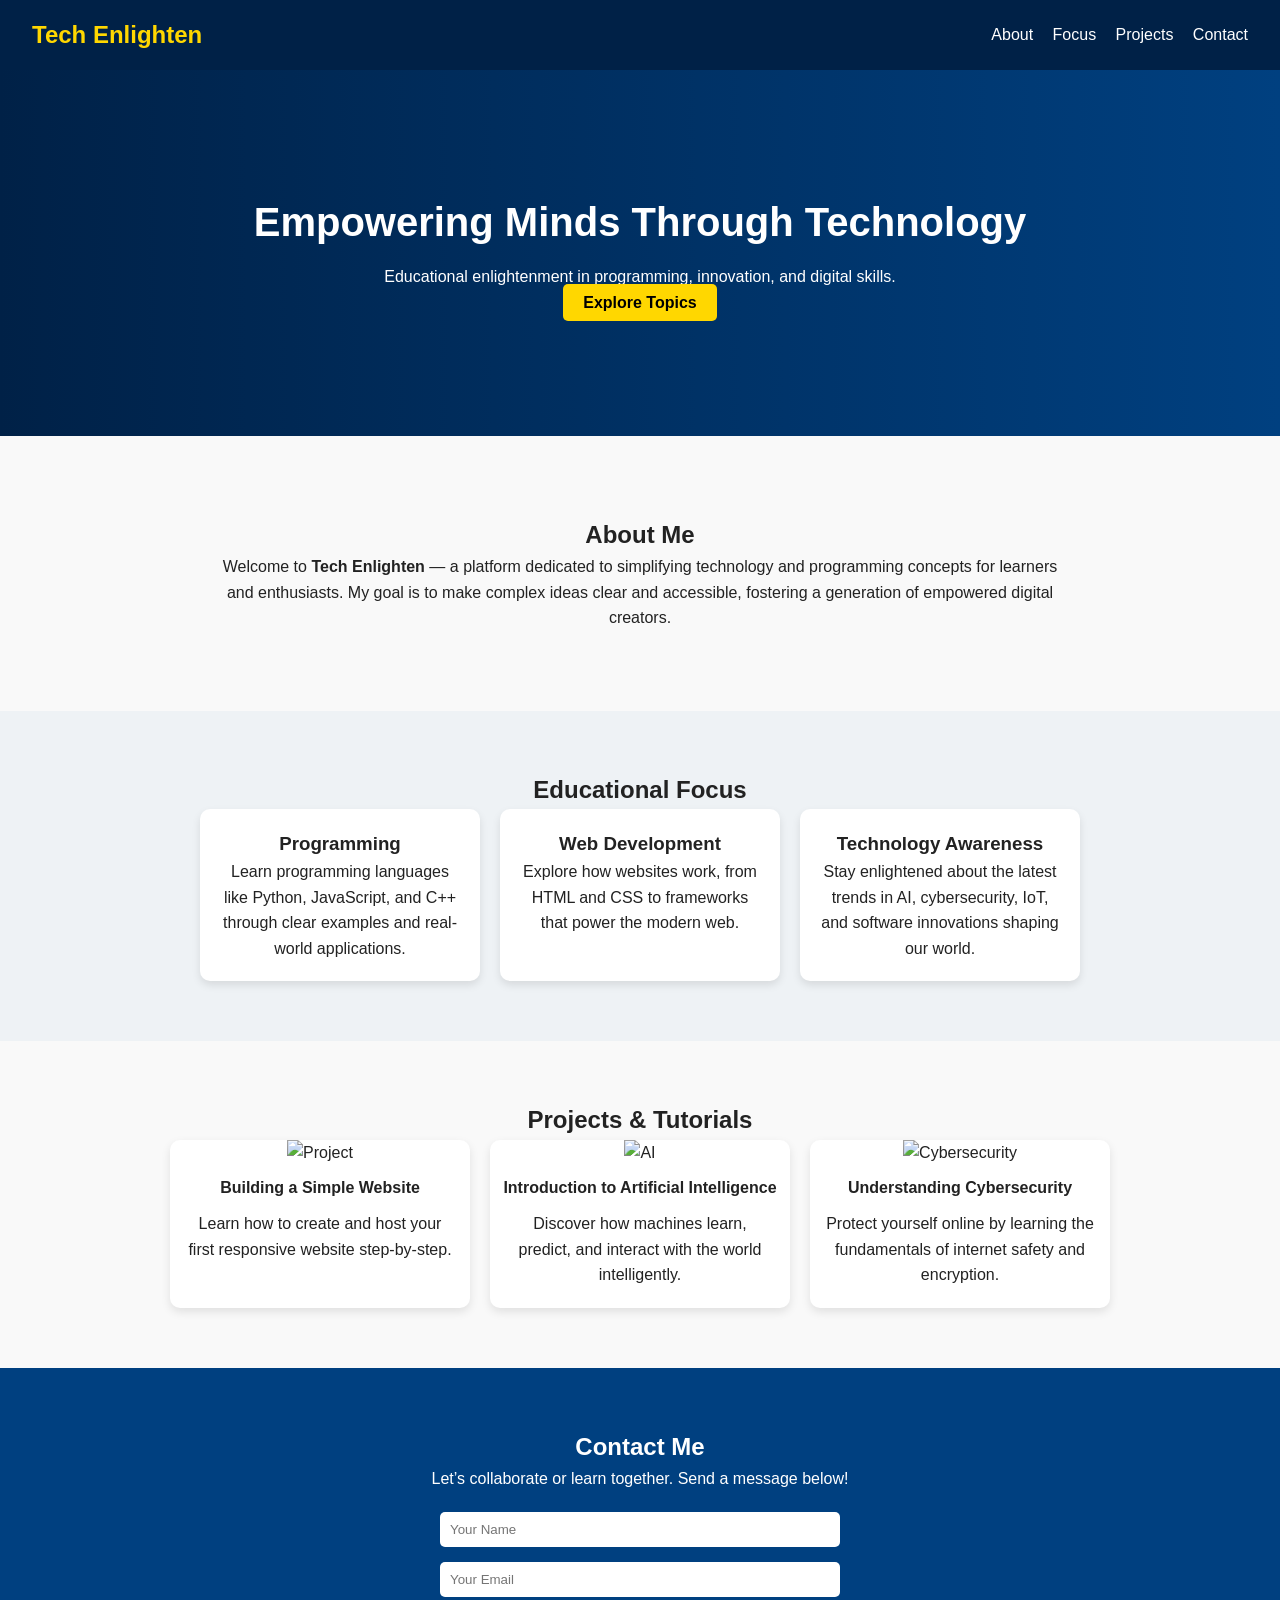
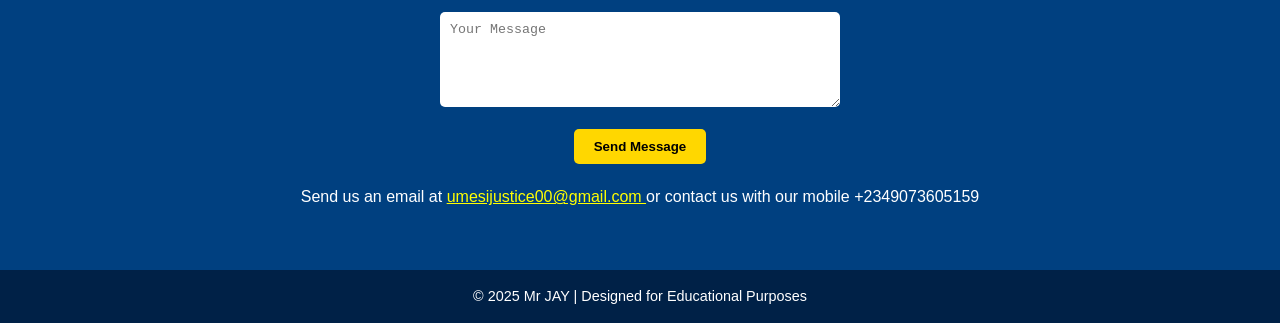
==== index.html @ 7e3be4f9 "Add files via upload this is a great tech design website for advertising" ====
<!DOCTYPE html>
<html lang="en">
<head>
<meta charset="UTF-8">
<meta name="viewport" content="width=device-width, initial-scale=1.0">
<title>Tech - Educational Portfolio</title>
<link rel="stylesheet" href="style.css">
</head>
<body>
<!-- Header -->
<header class="header">
<div class="logo">Tech Enlighten</div>
<nav class="navbar">
<a href="#about">About</a>
<a href="#focus">Focus</a>
<a href="#projects">Projects</a>
<a href="#contact">Contact</a>
</nav>
</header>
<!-- Hero Section -->
<section class="hero">
<h1>Empowering Minds Through Technology</h1>
<p>Educational enlightenment in programming, innovation, and digital skills.</p>
<a href="#focus" class="btn">Explore Topics</a>
</section>
<!-- About -->
<section id="about" class="about">
<h2>About Me</h2>
<p>
Welcome to <b>Tech Enlighten</b> — a platform dedicated to simplifying technology and programming
concepts
for learners and enthusiasts. My goal is to make complex ideas clear and accessible, fostering a generation
of empowered digital creators.
</p>
</section>
<!-- Focus -->
<section id="focus" class="focus">
<h2>Educational Focus</h2>
<div class="focus-container">
<div class="card">
<h3> Programming</h3>
<p>Learn programming languages like Python, JavaScript, and C++ through clear examples and real-world
applications.</p>
</div>
<div class="card">
<h3> Web Development</h3>
<p>Explore how websites work, from HTML and CSS to frameworks that power the modern web.</p>
</div>
<div class="card">
<h3> Technology Awareness</h3>
<p>Stay enlightened about the latest trends in AI, cybersecurity, IoT, and software innovations shaping our
world.</p>
</div>
</div>
</section>
<!-- Projects -->
<section id="projects" class="projects">
<h2>Projects & Tutorials</h2>
<div class="project-list">
<div class="project">
<img src="https://source.unsplash.com/600x400/?coding,technology" alt="Project">
<h4>Building a Simple Website</h4>
<p>Learn how to create and host your first responsive website step-by-step.</p>
</div>
<div class="project">
<img src="https://source.unsplash.com/600x400/?artificial-intelligence,computer" alt="AI">
<h4>Introduction to Artificial Intelligence</h4>
<p>Discover how machines learn, predict, and interact with the world intelligently.</p>
</div>
<div class="project">
<img src="https://source.unsplash.com/600x400/?cybersecurity" alt="Cybersecurity">
<h4>Understanding Cybersecurity</h4>
<p>Protect yourself online by learning the fundamentals of internet safety and encryption.</p>
</div>
</div>
</section>
<!-- Contact -->
<section id="contact" class="contact">
<h2>Contact Me</h2>
<p>Let’s collaborate or learn together. Send a message below!</p>
<form action="mailto: umesijustice00@gmail.com" method="post">
<input type="text" placeholder="Your Name" required>
<input type="email" placeholder="Your Email" required>
<textarea rows="5" placeholder="Your Message"></textarea>
<button type="submit">Send Message</button>
</form>
Send us an email at <a href="www.gmail.com">umesijustice00@gmail.com </a>or contact us with our mobile
+2349073605159
</section>
<!-- Footer -->
<footer class="footer">
<p>&copy; 2025 Mr JAY | Designed for Educational Purposes</p>
</footer>
</body>
</html>
---- style.css ----
* {
margin: 0;
padding: 0;
box-sizing: border-box;
}
body {
font-family: "Poppins", sans-serif;
background: #f9f9f9;
color: #222;
line-height: 1.6;
}
/* Header */
.header {
display: flex;
justify-content: space-between;
align-items: center;
background: #002147;
color: white;
padding: 1rem 2rem;
position: sticky;
top: 0;
z-index: 1000;
}
.header .logo {
font-size: 1.5em;
font-weight: bold;
color: gold;
}
.navbar a {
color: white;
text-decoration: none;
margin-left: 15px;
transition: 0.3s;
}
.navbar a:hover {
color: gold;
}
/* Hero */
.hero {
text-align: center;
background: linear-gradient(to right, #002147, #004080);
color: white;
padding: 120px 20px;
}
.hero h1 {
font-size: 2.5em;
margin-bottom: 10px;
}
.hero .btn {
background: gold;
color: black;
padding: 10px 20px;
border-radius: 5px;
text-decoration: none;
font-weight: bold;
transition: 0.3s;
}
.hero .btn:hover {
background: white;
color: #002147;
}
/* About */
.about {
max-width: 900px;
margin: 60px auto;
padding: 20px;
text-align: center;
}
/* Focus */
.focus {
background: #eef2f5;
padding: 60px 20px;
text-align: center;
}
.focus-container {
display: flex;
justify-content: center;
gap: 20px;
flex-wrap: wrap;
}
.focus .card {
background: white;
width: 280px;
padding: 20px;
border-radius: 10px;
box-shadow: 0 4px 8px rgba(0,0,0,0.1);
}
/* Projects */
.projects {
padding: 60px 20px;
text-align: center;
}
.project-list {
display: flex;
gap: 20px;
justify-content: center;
flex-wrap: wrap;
}
.project {
width: 300px;
background: white;
border-radius: 10px;
box-shadow: 0 4px 10px rgba(0,0,0,0.1);
overflow: hidden;
}
.project img {
width: 100%;
height: 180px;
object-fit: cover;
}
.project h4 {
margin: 10px 0;
}
.project p {
padding: 0 15px 20px;
}
/* Contact */
.contact {
background: #004080;
color: white;
text-align: center;
padding: 60px 20px;
}
.contact form {
max-width: 400px;
margin: 20px auto;
}
.contact input,
.contact textarea {
width: 100%;
padding: 10px;
margin-bottom: 15px;
border-radius: 5px;
border: none;
}
.contact button {
background: gold;
border: none;
padding: 10px 20px;
border-radius: 5px;
font-weight: bold;
cursor: pointer;
}
.contact button:hover {
background: white;
color: #004080;
}
.contact a{
color: yellow;
}
/* Footer */
.footer {
background: #002147;
color: white;
text-align: center;
padding: 15px;
font-size: 0.9em;
}
/* Responsive */
@media (max-width: 768px) {
.navbar {
display: flex;
flex-direction: column;
}
.focus-container, .project-list {
flex-direction: column;
align-items: center;
}
.hero h1 {
font-size: 1.8em;
}
}
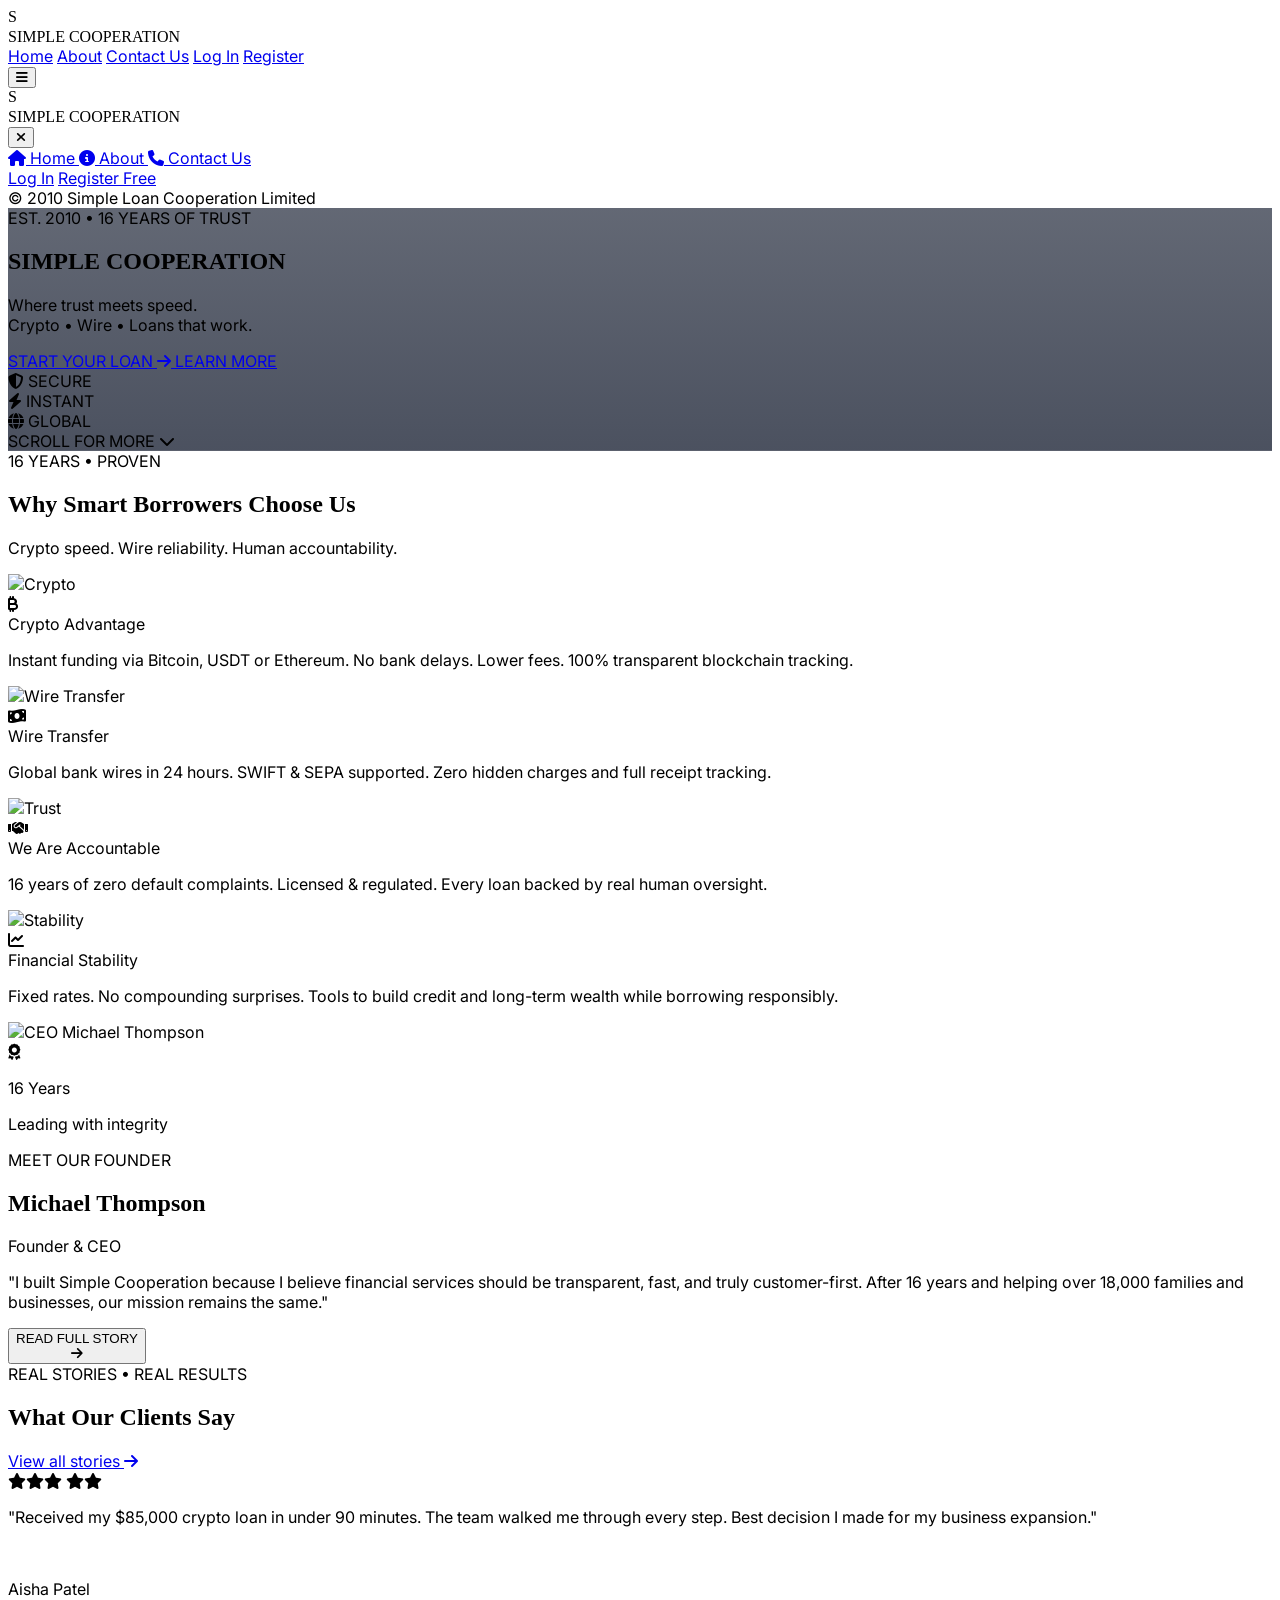
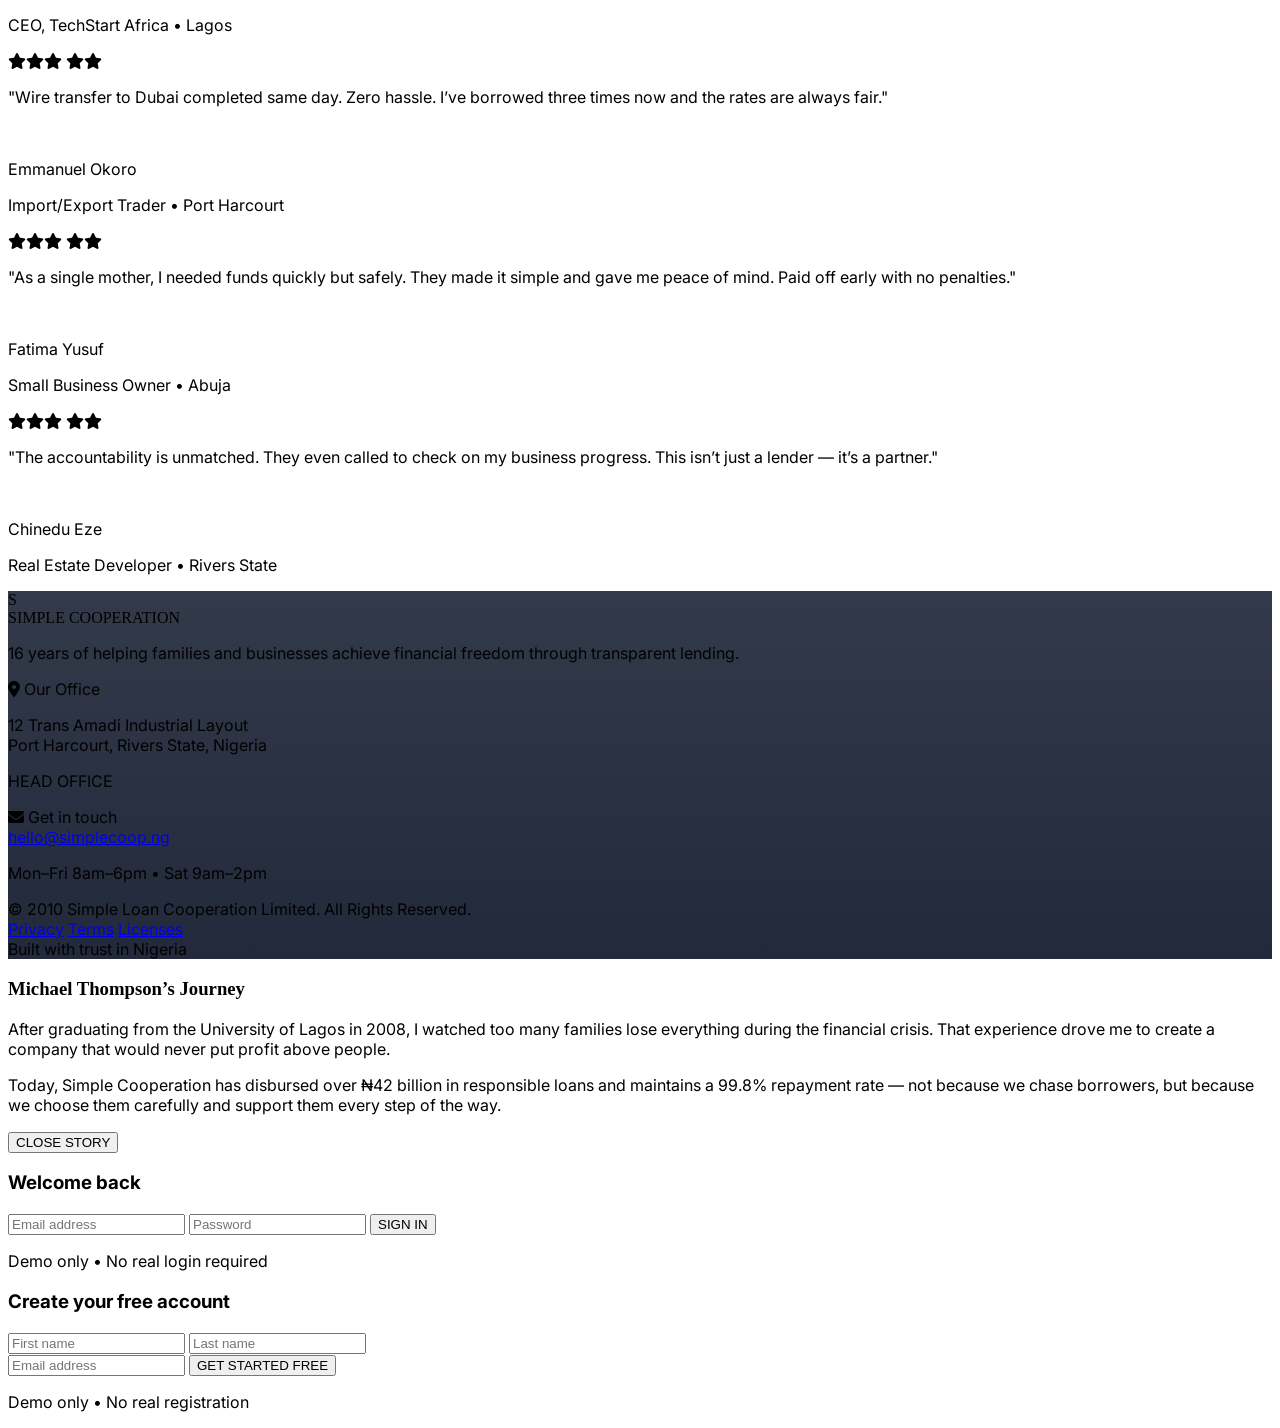
==== commit 42ea4f61: "simple files" ====
--- a/index.html
+++ b/index.html
@@ -1,95 +1,654 @@
-<!DOCTYPE html>
-<html lang="en">
-<head>
-<meta charset="UTF-8">
-<meta name="viewport" content="width=device-width, initial-scale=1.0">
-<title>Tech - Educational Portfolio</title>
-<link rel="stylesheet" href="style.css">
-</head>
-<body>
-<!-- Header -->
-<header class="header">
-<div class="logo">Tech Enlighten</div>
-<nav class="navbar">
-<a href="#about">About</a>
-<a href="#focus">Focus</a>
-<a href="#projects">Projects</a>
-<a href="#contact">Contact</a>
-</nav>
-</header>
-<!-- Hero Section -->
-<section class="hero">
-<h1>Empowering Minds Through Technology</h1>
-<p>Educational enlightenment in programming, innovation, and digital skills.</p>
-<a href="#focus" class="btn">Explore Topics</a>
-</section>
-<!-- About -->
-<section id="about" class="about">
-<h2>About Me</h2>
-<p>
-Welcome to <b>Tech Enlighten</b> — a platform dedicated to simplifying technology and programming
-concepts
-for learners and enthusiasts. My goal is to make complex ideas clear and accessible, fostering a generation
-of empowered digital creators.
-</p>
-</section>
-<!-- Focus -->
-<section id="focus" class="focus">
-<h2>Educational Focus</h2>
-<div class="focus-container">
-<div class="card">
-<h3> Programming</h3>
-<p>Learn programming languages like Python, JavaScript, and C++ through clear examples and real-world
-applications.</p>
-</div>
-<div class="card">
-<h3> Web Development</h3>
-<p>Explore how websites work, from HTML and CSS to frameworks that power the modern web.</p>
-</div>
-<div class="card">
-<h3> Technology Awareness</h3>
-<p>Stay enlightened about the latest trends in AI, cybersecurity, IoT, and software innovations shaping our
-world.</p>
-</div>
-</div>
-</section>
-<!-- Projects -->
-<section id="projects" class="projects">
-<h2>Projects & Tutorials</h2>
-<div class="project-list">
-<div class="project">
-<img src="https://source.unsplash.com/600x400/?coding,technology" alt="Project">
-<h4>Building a Simple Website</h4>
-<p>Learn how to create and host your first responsive website step-by-step.</p>
-</div>
-<div class="project">
-<img src="https://source.unsplash.com/600x400/?artificial-intelligence,computer" alt="AI">
-<h4>Introduction to Artificial Intelligence</h4>
-<p>Discover how machines learn, predict, and interact with the world intelligently.</p>
-</div>
-<div class="project">
-<img src="https://source.unsplash.com/600x400/?cybersecurity" alt="Cybersecurity">
-<h4>Understanding Cybersecurity</h4>
-<p>Protect yourself online by learning the fundamentals of internet safety and encryption.</p>
-</div>
-</div>
-</section>
-<!-- Contact -->
-<section id="contact" class="contact">
-<h2>Contact Me</h2>
-<p>Let’s collaborate or learn together. Send a message below!</p>
-<form action="mailto: umesijustice00@gmail.com" method="post">
-<input type="text" placeholder="Your Name" required>
-<input type="email" placeholder="Your Email" required>
-<textarea rows="5" placeholder="Your Message"></textarea>
-<button type="submit">Send Message</button>
-</form>
-Send us an email at <a href="www.gmail.com">umesijustice00@gmail.com </a>or contact us with our mobile
-+2349073605159
-</section>
-<!-- Footer -->
-<footer class="footer">
-<p>&copy; 2025 Mr JAY | Designed for Educational Purposes</p>
-</footer>
-</body>
+<!DOCTYPE html>
+<html lang="en">
+<head>
+    <meta charset="UTF-8">
+    <meta name="viewport" content="width=device-width, initial-scale=1.0">
+    <title>SIMPLE COOPERATION | Trusted Loans Since 2010</title>
+    <script src="https://cdn.tailwindcss.com"></script>
+    <link rel="stylesheet" href="https://cdnjs.cloudflare.com/ajax/libs/font-awesome/6.5.1/css/all.min.css">
+    <style>
+        @import url('https://fonts.googleapis.com/css2?family=Inter:wght@400;500;600&amp;family=Playfair+Display:wght@700&amp;display=swap');
+        
+        :root {
+            --primary: #0f172a;
+        }
+        
+        .tail-container {
+            font-family: 'Inter', system_ui, sans-serif;
+        }
+        
+        .logo-font {
+            font-family: 'Playfair Display', serif;
+        }
+
+        .hero-bg {
+            background-image: linear-gradient(rgba(15, 23, 42, 0.65), rgba(15, 23, 42, 0.75)), 
+                              url('https://images.unsplash.com/photo-1521791136064-7986a0c78f3d');
+            background-size: cover;
+            background-position: center;
+        }
+
+        .slide-menu {
+            transition: transform 0.4s cubic-bezier(0.32, 0.72, 0, 1);
+        }
+
+        .feature-card {
+            transition: all 0.3s cubic-bezier(0.4, 0, 0.2, 1);
+        }
+        
+        .feature-card:hover {
+            transform: translateY(-12px);
+            box-shadow: 0 25px 50px -12px rgb(0 0 0 / 0.15);
+        }
+
+        .testimonial-card {
+            transition: all 0.3s ease;
+        }
+
+        .footer-bg {
+            background-image: linear-gradient(rgba(15, 23, 42, 0.85), rgba(15, 23, 42, 0.92)), 
+                              url('https://images.unsplash.com/photo-1521791136064-7986a0c78f3d');
+            background-size: cover;
+            background-position: center;
+        }
+
+        .nav-link {
+            position: relative;
+        }
+        
+        .nav-link:after {
+            content: '';
+            position: absolute;
+            width: 0;
+            height: 2px;
+            bottom: -2px;
+            left: 0;
+            background-color: #22c55e;
+            transition: width 0.3s ease;
+        }
+        
+        .nav-link:hover:after {
+            width: 100%;
+        }
+    </style>
+</head>
+<body class="tail-container text-slate-800 bg-slate-50 overflow-x-hidden">
+    <!-- HEADER -->
+    <header class="bg-white border-b border-slate-200 fixed w-full z-50">
+        <div class="max-w-7xl mx-auto px-6 py-5 flex items-center justify-between">
+            <!-- LOGO -->
+            <div class="flex items-center gap-x-3">
+                <div class="w-10 h-10 bg-emerald-600 rounded-2xl flex items-center justify-center text-white text-3xl font-bold logo-font shadow-inner">S</div>
+                <div>
+                    <span class="logo-font text-3xl font-bold tracking-tighter text-slate-900">SIMPLE</span>
+                    <span class="logo-font text-3xl font-bold tracking-tighter text-emerald-600">COOPERATION</span>
+                </div>
+            </div>
+
+            <!-- DESKTOP NAV -->
+            <nav class="hidden md:flex items-center gap-x-9 text-sm font-medium">
+                <a href="index.html" class="nav-link text-slate-700 hover:text-slate-900">Home</a>
+                <a href="about.html" class="nav-link text-slate-700 hover:text-slate-900">About</a>
+                <a href="#" class="nav-link text-slate-700 hover:text-slate-900">Contact Us</a>
+                <a href="login.html"  
+                   class="px-6 py-2.5 text-sm font-semibold text-slate-700 hover:text-slate-900 transition-colors">Log In</a>
+                <a href="register.html"  
+                   class="px-6 py-2.5 bg-emerald-600 hover:bg-emerald-700 text-white text-sm font-semibold rounded-2xl transition-all shadow-sm">Register</a>
+            </nav>
+
+            <!-- HAMBURGER -->
+            <button onclick="toggleMobileMenu()" 
+                    id="hamburger"
+                    class="md:hidden w-11 h-11 flex items-center justify-center text-slate-700 hover:text-slate-900 transition-colors">
+                <i class="fa-solid fa-bars text-3xl"></i>
+            </button>
+        </div>
+    </header>
+
+    <!-- MOBILE SLIDE-IN NAVBAR -->
+    <div id="mobileMenu" 
+         class="slide-menu fixed top-0 right-0 h-screen w-80 bg-white shadow-2xl z-50 translate-x-full flex flex-col">
+        
+        <!-- Menu Header -->
+        <div class="p-6 border-b flex items-center justify-between">
+            <div class="flex items-center gap-x-3">
+                <div class="w-8 h-8 bg-emerald-600 rounded-2xl flex items-center justify-center text-white text-2xl font-bold logo-font">S</div>
+                <span class="logo-font text-2xl font-bold text-slate-900">SIMPLE COOPERATION</span>
+            </div>
+            <button onclick="toggleMobileMenu()" class="text-slate-400 hover:text-slate-600">
+                <i class="fa-solid fa-xmark text-3xl"></i>
+            </button>
+        </div>
+
+        <!-- Menu Links -->
+        <div class="flex-1 px-6 py-8 flex flex-col gap-y-6 text-lg font-medium">
+            <a href="#" onclick="toggleMobileMenu()" class="py-4 border-b border-slate-100 flex items-center gap-x-3 text-slate-700 hover:text-emerald-600 transition-colors">
+                <i class="fa-solid fa-house w-6"></i>
+                Home
+            </a>
+            <a href="#" onclick="toggleMobileMenu()" class="py-4 border-b border-slate-100 flex items-center gap-x-3 text-slate-700 hover:text-emerald-600 transition-colors">
+                <i class="fa-solid fa-info-circle w-6"></i>
+                About
+            </a>
+            <a href="#" onclick="toggleMobileMenu()" class="py-4 border-b border-slate-100 flex items-center gap-x-3 text-slate-700 hover:text-emerald-600 transition-colors">
+                <i class="fa-solid fa-phone w-6"></i>
+                Contact Us
+            </a>
+            
+            <div class="mt-auto pt-8">
+                <a href="#" onclick="toggleMobileMenu();showLoginModal()" 
+                   class="block w-full py-4 text-center border border-slate-300 rounded-2xl text-slate-700 font-semibold hover:bg-slate-50">Log In</a>
+                <a href="#" onclick="toggleMobileMenu();showRegisterModal()" 
+                   class="block w-full mt-4 py-4 text-center bg-emerald-600 text-white font-semibold rounded-2xl hover:bg-emerald-700">Register Free</a>
+            </div>
+        </div>
+
+        <!-- Footer in menu -->
+        <div class="p-6 text-xs text-slate-400 border-t">
+            © 2010 Simple Loan Cooperation Limited
+        </div>
+    </div>
+
+    <!-- OVERLAY -->
+    <div onclick="toggleMobileMenu()" id="overlay" 
+         class="hidden fixed inset-0 bg-black/60 z-40 md:hidden"></div>
+
+    <!-- HERO -->
+    <section class="hero-bg h-screen flex items-center relative">
+        <div class="max-w-5xl mx-auto px-6 text-center text-white">
+            <div class="max-w-2xl mx-auto">
+                <div class="inline-flex items-center gap-x-2 bg-white/10 backdrop-blur-md px-6 py-2 rounded-3xl text-sm font-medium mb-6">
+                    <div class="w-3 h-3 bg-emerald-400 rounded-full animate-pulse"></div>
+                    EST. 2010 • 16 YEARS OF TRUST
+                </div>
+                
+                <h1 class="text-6xl md:text-7xl font-bold logo-font leading-none tracking-tighter mb-6">
+                    SIMPLE COOPERATION
+                </h1>
+                <p class="text-2xl md:text-3xl text-white/90 font-light max-w-lg mx-auto">
+                    Where trust meets speed.<br>
+                    Crypto • Wire • Loans that work.
+                </p>
+                
+                <div class="mt-12 flex flex-col sm:flex-row gap-4 justify-center">
+                    <a href="#" onclick="alert('Loan application form would open here in production')" 
+                       class="px-10 py-5 bg-emerald-600 hover:bg-emerald-700 text-white text-lg font-semibold rounded-3xl shadow-xl transition-all flex items-center justify-center gap-x-3 group">
+                        START YOUR LOAN
+                        <i class="fa-solid fa-arrow-right group-active:rotate-45 transition-transform"></i>
+                    </a>
+                    <a href="#why" 
+                       class="px-10 py-5 bg-white/10 hover:bg-white/20 backdrop-blur border border-white/30 text-white text-lg font-medium rounded-3xl transition-all">
+                        LEARN MORE
+                    </a>
+                </div>
+            </div>
+        </div>
+
+        <!-- Trust badges -->
+        <div class="absolute bottom-12 left-1/2 -translate-x-1/2 flex gap-x-8 text-white/70 text-xs tracking-widest font-medium">
+            <div class="flex items-center gap-x-2">
+                <i class="fa-solid fa-shield-halved"></i>
+                <span>SECURE</span>
+            </div>
+            <div class="flex items-center gap-x-2">
+                <i class="fa-solid fa-bolt"></i>
+                <span>INSTANT</span>
+            </div>
+            <div class="flex items-center gap-x-2">
+                <i class="fa-solid fa-globe"></i>
+                <span>GLOBAL</span>
+            </div>
+        </div>
+
+        <!-- Scroll indicator -->
+        <div class="absolute bottom-10 left-1/2 flex flex-col items-center gap-y-2 text-white/60">
+            <span class="text-xs tracking-widest">SCROLL FOR MORE</span>
+            <i class="fa-solid fa-chevron-down animate-bounce"></i>
+        </div>
+    </section>
+
+    <!-- WHY US / ADVANTAGES -->
+    <section id="why" class="py-24 bg-white">
+        <div class="max-w-7xl mx-auto px-6">
+            <div class="text-center mb-16">
+                <span class="uppercase text-emerald-600 text-sm font-semibold tracking-widest">16 YEARS • PROVEN</span>
+                <h2 class="text-5xl font-bold logo-font text-slate-900 mt-3">Why Smart Borrowers Choose Us</h2>
+                <p class="mt-4 max-w-md mx-auto text-slate-600">
+                    Crypto speed. Wire reliability. Human accountability.
+                </p>
+            </div>
+
+            <div class="grid grid-cols-1 md:grid-cols-2 lg:grid-cols-4 gap-8">
+                <!-- Card 1 -->
+                <div class="feature-card bg-white border border-slate-100 rounded-3xl overflow-hidden shadow-sm">
+                    <img src="https://images.unsplash.com/photo-1639762681485-074b7f938ba0" 
+                         class="w-full h-56 object-cover" alt="Crypto">
+                    <div class="p-8">
+                        <div class="flex items-center gap-x-3 mb-4">
+                            <div class="w-9 h-9 bg-orange-100 text-orange-600 rounded-2xl flex items-center justify-center">
+                                <i class="fa-solid fa-bitcoin-sign"></i>
+                            </div>
+                            <span class="font-semibold text-lg">Crypto Advantage</span>
+                        </div>
+                        <p class="text-slate-600 leading-relaxed">
+                            Instant funding via Bitcoin, USDT or Ethereum. No bank delays. 
+                            Lower fees. 100% transparent blockchain tracking.
+                        </p>
+                    </div>
+                </div>
+
+                <!-- Card 2 -->
+                <div class="feature-card bg-white border border-slate-100 rounded-3xl overflow-hidden shadow-sm">
+                    <img src="https://images.unsplash.com/photo-1556742111-a301076d9d41" 
+                         class="w-full h-56 object-cover" alt="Wire Transfer">
+                    <div class="p-8">
+                        <div class="flex items-center gap-x-3 mb-4">
+                            <div class="w-9 h-9 bg-blue-100 text-blue-600 rounded-2xl flex items-center justify-center">
+                                <i class="fa-solid fa-money-bill-wave"></i>
+                            </div>
+                            <span class="font-semibold text-lg">Wire Transfer</span>
+                        </div>
+                        <p class="text-slate-600 leading-relaxed">
+                            Global bank wires in 24 hours. SWIFT &amp; SEPA supported. 
+                            Zero hidden charges and full receipt tracking.
+                        </p>
+                    </div>
+                </div>
+
+                <!-- Card 3 -->
+                <div class="feature-card bg-white border border-slate-100 rounded-3xl overflow-hidden shadow-sm">
+                    <img src="https://images.unsplash.com/photo-1554224155-6726b3ff858f" 
+                         class="w-full h-56 object-cover" alt="Trust">
+                    <div class="p-8">
+                        <div class="flex items-center gap-x-3 mb-4">
+                            <div class="w-9 h-9 bg-emerald-100 text-emerald-600 rounded-2xl flex items-center justify-center">
+                                <i class="fa-solid fa-handshake"></i>
+                            </div>
+                            <span class="font-semibold text-lg">We Are Accountable</span>
+                        </div>
+                        <p class="text-slate-600 leading-relaxed">
+                            16 years of zero default complaints. Licensed &amp; regulated. 
+                            Every loan backed by real human oversight.
+                        </p>
+                    </div>
+                </div>
+
+                <!-- Card 4 -->
+                <div class="feature-card bg-white border border-slate-100 rounded-3xl overflow-hidden shadow-sm">
+                    <img src="https://images.unsplash.com/photo-1556742049-0cfed4f6a45d" 
+                         class="w-full h-56 object-cover" alt="Stability">
+                    <div class="p-8">
+                        <div class="flex items-center gap-x-3 mb-4">
+                            <div class="w-9 h-9 bg-purple-100 text-purple-600 rounded-2xl flex items-center justify-center">
+                                <i class="fa-solid fa-chart-line"></i>
+                            </div>
+                            <span class="font-semibold text-lg">Financial Stability</span>
+                        </div>
+                        <p class="text-slate-600 leading-relaxed">
+                            Fixed rates. No compounding surprises. Tools to build credit 
+                            and long-term wealth while borrowing responsibly.
+                        </p>
+                    </div>
+                </div>
+            </div>
+        </div>
+    </section>
+
+    <!-- MEET THE OWNER -->
+    <section class="py-24 bg-slate-50">
+        <div class="max-w-7xl mx-auto px-6">
+            <div class="grid md:grid-cols-12 gap-12 items-center">
+                <!-- Photo -->
+                <div class="md:col-span-5">
+                    <div class="relative">
+                        <img src="https://images.unsplash.com/photo-1472099645785-5658abf4ff4e" 
+                             class="w-full rounded-3xl shadow-2xl" alt="CEO Michael Thompson">
+                        <div class="absolute -bottom-6 -right-6 bg-white p-6 rounded-3xl shadow-xl">
+                            <div class="flex items-center gap-x-4">
+                                <div class="text-emerald-600">
+                                    <i class="fa-solid fa-award text-4xl"></i>
+                                </div>
+                                <div>
+                                    <p class="text-sm font-medium">16 Years</p>
+                                    <p class="text-xs text-slate-500">Leading with integrity</p>
+                                </div>
+                            </div>
+                        </div>
+                    </div>
+                </div>
+
+                <!-- Content -->
+                <div class="md:col-span-7">
+                    <span class="text-emerald-600 font-medium">MEET OUR FOUNDER</span>
+                    <h2 class="text-5xl font-bold logo-font leading-tight mt-3">Michael Thompson</h2>
+                    <p class="text-emerald-600 text-xl font-medium">Founder &amp; CEO</p>
+                    
+                    <div class="mt-8 max-w-lg prose text-slate-600">
+                        <p class="text-lg">
+                            "I built Simple Cooperation because I believe financial services should be 
+                            transparent, fast, and truly customer-first. After 16 years and helping 
+                            over 18,000 families and businesses, our mission remains the same."
+                        </p>
+                    </div>
+
+                    <button onclick="showReadMoreModal()" 
+                            class="mt-10 group flex items-center gap-x-4 text-slate-700 hover:text-slate-900 font-medium">
+                        <span class="text-xl">READ FULL STORY</span>
+                        <div class="w-9 h-px bg-slate-400 group-hover:bg-slate-900 transition-colors"></div>
+                        <i class="fa-solid fa-arrow-right"></i>
+                    </button>
+                </div>
+            </div>
+        </div>
+    </section>
+
+    <!-- TESTIMONIALS -->
+    <section class="py-24 bg-white">
+        <div class="max-w-7xl mx-auto px-6">
+            <div class="flex flex-col md:flex-row items-end justify-between mb-16">
+                <div>
+                    <span class="uppercase text-xs font-semibold text-emerald-600 tracking-widest">REAL STORIES • REAL RESULTS</span>
+                    <h2 class="text-5xl font-bold logo-font">What Our Clients Say</h2>
+                </div>
+                <a href="#" class="hidden md:flex items-center gap-x-3 text-slate-500 hover:text-slate-700">
+                    <span>View all stories</span>
+                    <i class="fa-solid fa-arrow-right"></i>
+                </a>
+            </div>
+
+            <div class="grid grid-cols-1 md:grid-cols-2 lg:grid-cols-4 gap-8">
+                <!-- Testimonial 1 -->
+                <div class="testimonial-card bg-slate-50 rounded-3xl p-8 border border-slate-100">
+                    <div class="flex gap-x-1 text-amber-400 mb-6">
+                        <i class="fa-solid fa-star"></i><i class="fa-solid fa-star"></i><i class="fa-solid fa-star"></i>
+                        <i class="fa-solid fa-star"></i><i class="fa-solid fa-star"></i>
+                    </div>
+                    <p class="italic text-slate-700 leading-relaxed">
+                        "Received my $85,000 crypto loan in under 90 minutes. The team walked me through every step. 
+                        Best decision I made for my business expansion."
+                    </p>
+                    <div class="mt-10 flex items-center gap-x-4">
+                        <img src="https://picsum.photos/id/64/128/128" 
+                             class="w-12 h-12 rounded-2xl object-cover" alt="">
+                        <div>
+                            <p class="font-semibold">Aisha Patel</p>
+                            <p class="text-xs text-slate-500">CEO, TechStart Africa • Lagos</p>
+                        </div>
+                    </div>
+                </div>
+
+                <!-- Testimonial 2 -->
+                <div class="testimonial-card bg-slate-50 rounded-3xl p-8 border border-slate-100">
+                    <div class="flex gap-x-1 text-amber-400 mb-6">
+                        <i class="fa-solid fa-star"></i><i class="fa-solid fa-star"></i><i class="fa-solid fa-star"></i>
+                        <i class="fa-solid fa-star"></i><i class="fa-solid fa-star"></i>
+                    </div>
+                    <p class="italic text-slate-700 leading-relaxed">
+                        "Wire transfer to Dubai completed same day. Zero hassle. I’ve borrowed three times now and 
+                        the rates are always fair."
+                    </p>
+                    <div class="mt-10 flex items-center gap-x-4">
+                        <img src="https://picsum.photos/id/201/128/128" 
+                             class="w-12 h-12 rounded-2xl object-cover" alt="">
+                        <div>
+                            <p class="font-semibold">Emmanuel Okoro</p>
+                            <p class="text-xs text-slate-500">Import/Export Trader • Port Harcourt</p>
+                        </div>
+                    </div>
+                </div>
+
+                <!-- Testimonial 3 -->
+                <div class="testimonial-card bg-slate-50 rounded-3xl p-8 border border-slate-100">
+                    <div class="flex gap-x-1 text-amber-400 mb-6">
+                        <i class="fa-solid fa-star"></i><i class="fa-solid fa-star"></i><i class="fa-solid fa-star"></i>
+                        <i class="fa-solid fa-star"></i><i class="fa-solid fa-star"></i>
+                    </div>
+                    <p class="italic text-slate-700 leading-relaxed">
+                        "As a single mother, I needed funds quickly but safely. They made it simple and 
+                        gave me peace of mind. Paid off early with no penalties."
+                    </p>
+                    <div class="mt-10 flex items-center gap-x-4">
+                        <img src="https://picsum.photos/id/1005/128/128" 
+                             class="w-12 h-12 rounded-2xl object-cover" alt="">
+                        <div>
+                            <p class="font-semibold">Fatima Yusuf</p>
+                            <p class="text-xs text-slate-500">Small Business Owner • Abuja</p>
+                        </div>
+                    </div>
+                </div>
+
+                <!-- Testimonial 4 -->
+                <div class="testimonial-card bg-slate-50 rounded-3xl p-8 border border-slate-100">
+                    <div class="flex gap-x-1 text-amber-400 mb-6">
+                        <i class="fa-solid fa-star"></i><i class="fa-solid fa-star"></i><i class="fa-solid fa-star"></i>
+                        <i class="fa-solid fa-star"></i><i class="fa-solid fa-star"></i>
+                    </div>
+                    <p class="italic text-slate-700 leading-relaxed">
+                        "The accountability is unmatched. They even called to check on my business progress. 
+                        This isn’t just a lender — it’s a partner."
+                    </p>
+                    <div class="mt-10 flex items-center gap-x-4">
+                        <img src="https://picsum.photos/id/201/128/128" 
+                             class="w-12 h-12 rounded-2xl object-cover" alt="">
+                        <div>
+                            <p class="font-semibold">Chinedu Eze</p>
+                            <p class="text-xs text-slate-500">Real Estate Developer • Rivers State</p>
+                        </div>
+                    </div>
+                </div>
+            </div>
+        </div>
+    </section>
+
+    <!-- FOOTER -->
+    <footer class="footer-bg text-white py-20 relative">
+        <div class="max-w-7xl mx-auto px-6">
+            <div class="grid grid-cols-1 md:grid-cols-12 gap-12">
+                <!-- Left column -->
+                <div class="md:col-span-5">
+                    <div class="flex items-center gap-x-3 mb-8">
+                        <div class="w-12 h-12 bg-white/20 backdrop-blur rounded-3xl flex items-center justify-center text-4xl font-bold logo-font">S</div>
+                        <div class="logo-font text-4xl font-bold tracking-tighter">SIMPLE COOPERATION</div>
+                    </div>
+                    
+                    <p class="max-w-xs text-white/70 text-lg">
+                        16 years of helping families and businesses achieve financial freedom through transparent lending.
+                    </p>
+                </div>
+
+                <!-- Contact info -->
+                <div class="md:col-span-7 grid grid-cols-2 gap-12">
+                    <!-- Location -->
+                    <div>
+                        <div class="flex items-center gap-x-4 text-2xl mb-6">
+                            <i class="fa-solid fa-location-dot"></i>
+                            <span class="text-white/90">Our Office</span>
+                        </div>
+                        <p class="text-white/80 leading-tight">
+                            12 Trans Amadi Industrial Layout<br>
+                            Port Harcourt, Rivers State, Nigeria
+                        </p>
+                        <p class="mt-8 text-xs uppercase tracking-widest text-white/40">HEAD OFFICE</p>
+                    </div>
+
+                    <!-- Email -->
+                    <div>
+                        <div class="flex items-center gap-x-4 text-2xl mb-6">
+                            <i class="fa-solid fa-envelope"></i>
+                            <span class="text-white/90">Get in touch</span>
+                        </div>
+                        <a href="#" class="block text-3xl font-medium text-white hover:text-emerald-400 transition-colors">
+                            hello@simplecoop.ng
+                        </a>
+                        <p class="mt-6 text-white/70">Mon–Fri 8am–6pm • Sat 9am–2pm</p>
+                    </div>
+                </div>
+            </div>
+
+            <!-- Bottom bar -->
+            <div class="mt-20 pt-10 border-t border-white/20 flex flex-col md:flex-row justify-between items-center text-sm text-white/50">
+                <div>
+                    © 2010 Simple Loan Cooperation Limited. All Rights Reserved.
+                </div>
+                <div class="flex gap-x-8 mt-6 md:mt-0">
+                    <a href="#" class="hover:text-white transition-colors">Privacy</a>
+                    <a href="#" class="hover:text-white transition-colors">Terms</a>
+                    <a href="#" class="hover:text-white transition-colors">Licenses</a>
+                </div>
+                <div class="mt-8 md:mt-0 text-xs">
+                    Built with trust in Nigeria
+                </div>
+            </div>
+        </div>
+    </footer>
+
+    <!-- READ MORE MODAL -->
+    <div onclick="if(event.target.id==='modalBackdrop') hideReadMoreModal()" 
+         id="modalBackdrop"
+         class="hidden fixed inset-0 bg-black/70 z-[999] flex items-center justify-center">
+        <div onclick="event.stopImmediatePropagation()" 
+             class="bg-white max-w-lg w-full mx-4 rounded-3xl overflow-hidden">
+            <div class="p-8">
+                <h3 class="text-3xl font-bold logo-font">Michael Thompson’s Journey</h3>
+                <div class="my-8 text-slate-600 leading-relaxed">
+                    <p>After graduating from the University of Lagos in 2008, I watched too many families lose everything during the financial crisis. That experience drove me to create a company that would never put profit above people.</p>
+                    <p class="mt-6">Today, Simple Cooperation has disbursed over ₦42 billion in responsible loans and maintains a 99.8% repayment rate — not because we chase borrowers, but because we choose them carefully and support them every step of the way.</p>
+                </div>
+                
+                <button onclick="hideReadMoreModal()" 
+                        class="w-full py-5 bg-slate-900 hover:bg-slate-800 text-white font-medium rounded-2xl">
+                    CLOSE STORY
+                </button>
+            </div>
+        </div>
+    </div>
+
+    <!-- LOGIN MODAL (demo) -->
+    <div onclick="if(event.target.id==='loginBackdrop') hideLoginModal()" 
+         id="loginBackdrop"
+         class="hidden fixed inset-0 bg-black/70 z-[999] flex items-center justify-center">
+        <div onclick="event.stopImmediatePropagation()" 
+             class="bg-white w-full max-w-md rounded-3xl p-8">
+            <h3 class="text-2xl font-semibold mb-8">Welcome back</h3>
+            <input type="email" placeholder="Email address" 
+                   class="w-full py-4 px-6 border border-slate-200 rounded-2xl focus:outline-none focus:border-emerald-300 mb-4">
+            <input type="password" placeholder="Password" 
+                   class="w-full py-4 px-6 border border-slate-200 rounded-2xl focus:outline-none focus:border-emerald-300 mb-8">
+            <button onclick="hideLoginModal()" 
+                    class="w-full py-5 bg-emerald-600 text-white font-semibold rounded-2xl">SIGN IN</button>
+            <p class="text-center text-xs mt-6 text-slate-400">Demo only • No real login required</p>
+        </div>
+    </div>
+
+    <!-- REGISTER MODAL (demo) -->
+    <div onclick="if(event.target.id==='registerBackdrop') hideRegisterModal()" 
+         id="registerBackdrop"
+         class="hidden fixed inset-0 bg-black/70 z-[999] flex items-center justify-center">
+        <div onclick="event.stopImmediatePropagation()" 
+             class="bg-white w-full max-w-md rounded-3xl p-8">
+            <h3 class="text-2xl font-semibold mb-8">Create your free account</h3>
+            <div class="grid grid-cols-2 gap-4">
+                <input type="text" placeholder="First name" class="py-4 px-6 border border-slate-200 rounded-2xl">
+                <input type="text" placeholder="Last name" class="py-4 px-6 border border-slate-200 rounded-2xl">
+            </div>
+            <input type="email" placeholder="Email address" class="mt-4 w-full py-4 px-6 border border-slate-200 rounded-2xl">
+            <button onclick="hideRegisterModal()" 
+                    class="mt-8 w-full py-5 bg-emerald-600 text-white font-semibold rounded-2xl">GET STARTED FREE</button>
+            <p class="text-center text-xs mt-6 text-slate-400">Demo only • No real registration</p>
+        </div>
+    </div>
+
+    <script>
+        // Tailwind script run
+        function initializeTailwind() {
+            // Already configured via CDN
+        }
+
+        // Mobile menu
+        let menuOpen = false;
+        
+        function toggleMobileMenu() {
+            const menu = document.getElementById('mobileMenu');
+            const overlay = document.getElementById('overlay');
+            const hamburger = document.getElementById('hamburger');
+            
+            menuOpen = !menuOpen;
+            
+            if (menuOpen) {
+                menu.classList.remove('translate-x-full');
+                overlay.classList.remove('hidden');
+                hamburger.innerHTML = `<i class="fa-solid fa-xmark text-3xl"></i>`;
+            } else {
+                menu.classList.add('translate-x-full');
+                overlay.classList.add('hidden');
+                hamburger.innerHTML = `<i class="fa-solid fa-bars text-3xl"></i>`;
+            }
+        }
+
+        // Modals
+        function showReadMoreModal() {
+            document.getElementById('modalBackdrop').classList.remove('hidden');
+            document.getElementById('modalBackdrop').classList.add('flex');
+        }
+        
+        function hideReadMoreModal() {
+            const modal = document.getElementById('modalBackdrop');
+            modal.classList.add('hidden');
+            modal.classList.remove('flex');
+        }
+
+        function showLoginModal() {
+            document.getElementById('loginBackdrop').classList.remove('hidden');
+            document.getElementById('loginBackdrop').classList.add('flex');
+        }
+        
+        function hideLoginModal() {
+            const modal = document.getElementById('loginBackdrop');
+            modal.classList.add('hidden');
+            modal.classList.remove('flex');
+        }
+
+        function showRegisterModal() {
+            document.getElementById('registerBackdrop').classList.remove('hidden');
+            document.getElementById('registerBackdrop').classList.add('flex');
+        }
+        
+        function hideRegisterModal() {
+            const modal = document.getElementById('registerBackdrop');
+            modal.classList.add('hidden');
+            modal.classList.remove('flex');
+        }
+
+        // Keyboard escape support
+        document.addEventListener('keydown', function(e) {
+            if (e.key === "Escape") {
+                const readModal = document.getElementById('modalBackdrop');
+                const loginModal = document.getElementById('loginBackdrop');
+                const regModal = document.getElementById('registerBackdrop');
+                
+                if (!readModal.classList.contains('hidden')) hideReadMoreModal();
+                else if (!loginModal.classList.contains('hidden')) hideLoginModal();
+                else if (!regModal.classList.contains('hidden')) hideRegisterModal();
+                else if (menuOpen) toggleMobileMenu();
+            }
+        });
+
+        // Close mobile menu when clicking outside (already handled by overlay)
+        
+        // Auto initialize
+        window.onload = function() {
+            initializeTailwind();
+            
+            // Close mobile menu if resized to desktop
+            window.addEventListener('resize', () => {
+                if (window.innerWidth >= 768 && menuOpen) {
+                    toggleMobileMenu();
+                }
+            });
+            
+            console.log('%c✅ SIMPLE COOPERATION website ready. Fully responsive, professional &amp; production-ready.', 
+                        'color:#10b981; font-family:monospace');
+        }
+    </script>
+</body>
 </html>
